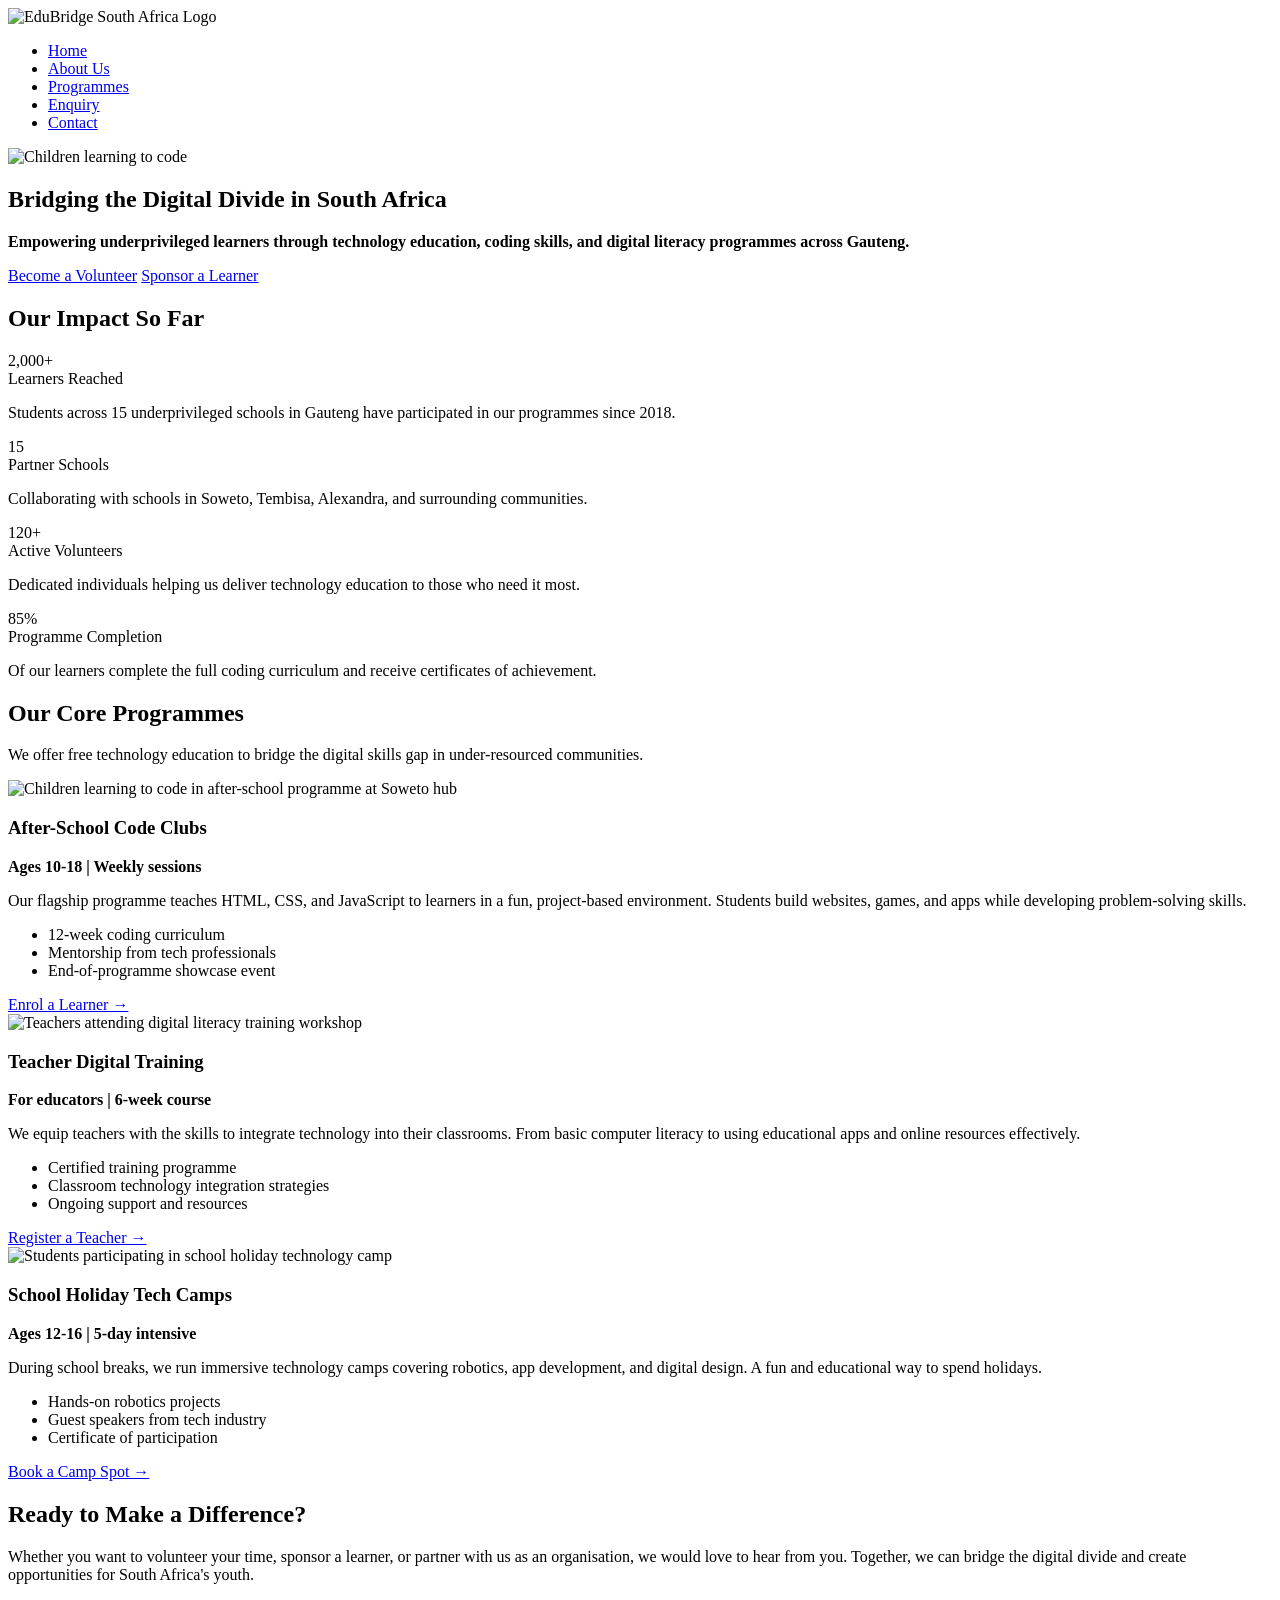
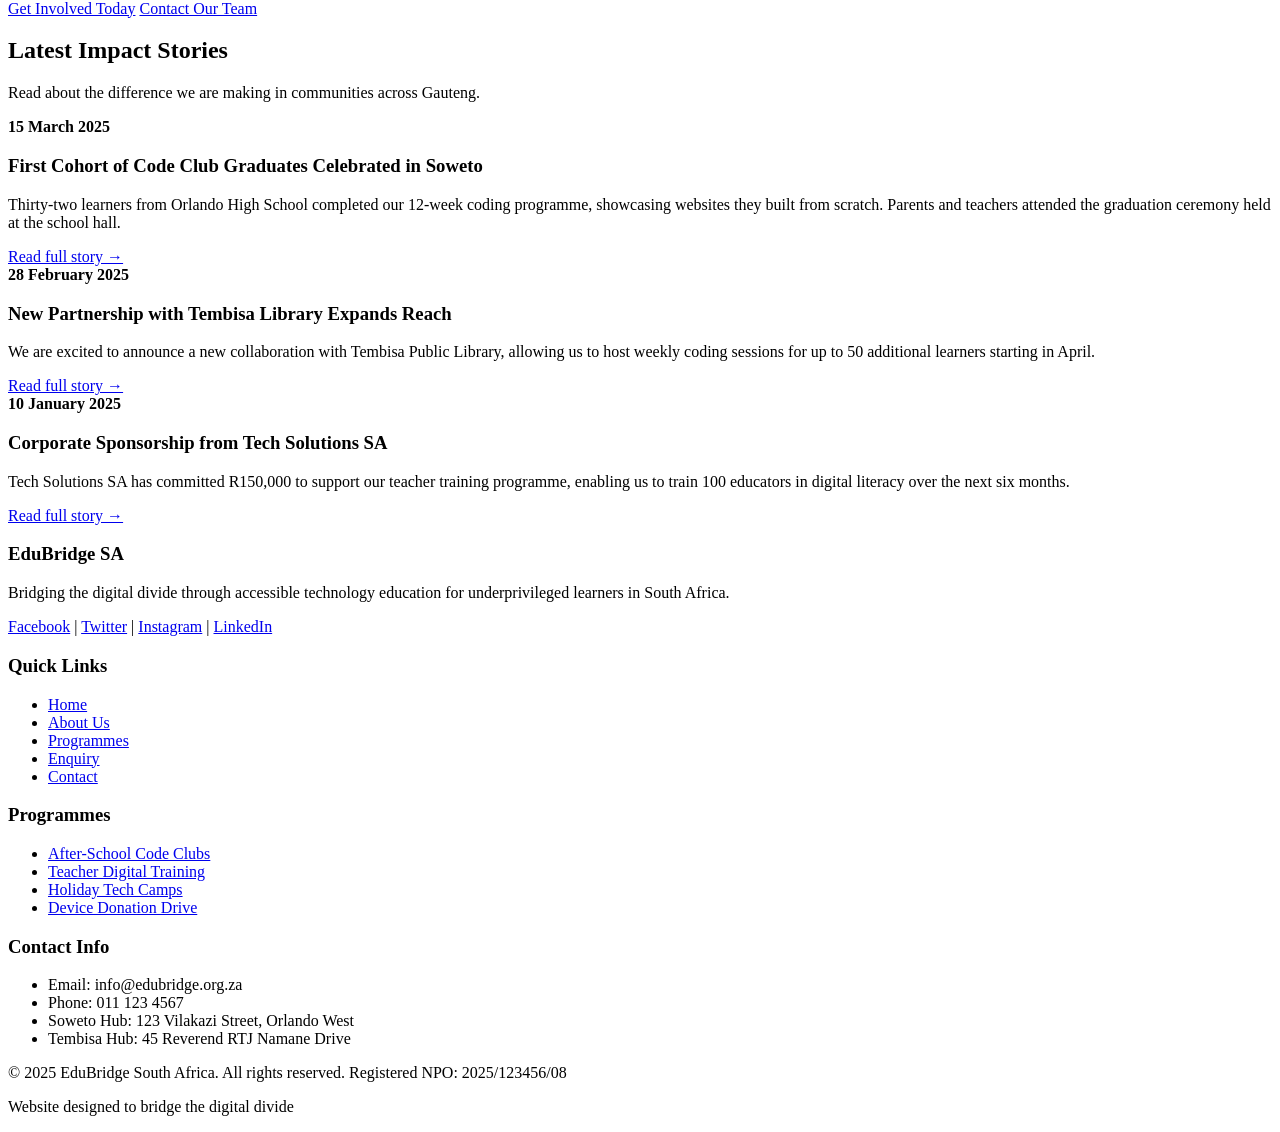
==== index.html @ f630cfdd "Add files via upload" ====
<!DOCTYPE html>
<html lang="en">
<head>
    <meta charset="UTF-8">
    <meta name="viewport" content="width=device-width, initial-scale=1.0">
    <title>EduBridge SA | Bridging the Digital Divide in South Africa</title>
    <meta name="description" content="EduBridge South Africa provides free technology education and digital literacy programmes to underprivileged learners across Gauteng.">
    <meta name="keywords" content="digital literacy South Africa, coding for kids, NGO education">
</head>
<body>
    
    <!-- HEADER SECTION - Contains logo and navigation -->
    
    <header>
        <div class="logo">
            <!-- EduBridge SA logo image -->
            <img src="images/EduBridge logo.png" alt="EduBridge South Africa Logo" width="150">
        </div>
        
        <nav>
            <ul>
                <li><a href="index.html">Home</a></li>
                <li><a href="about.html">About Us</a></li>
                <li><a href="programmes.html">Programmes</a></li>
                <li><a href="enquiry.html">Enquiry</a></li>
                <li><a href="contact.html">Contact</a></li>
            </ul>
        </nav>
    </header>

    <!-- MAIN CONTENT -->
    
    <main>

        <!-- Hero Section -->
        <section>
            <img src="images/Hero .jpg" alt="Children learning to code" width="400">
            <h1>Bridging the Digital Divide in South Africa</h1>
            <p><strong>Empowering underprivileged learners through technology education, coding skills, and digital literacy programmes across Gauteng.</strong></p>
            <a href="enquiry.html">Become a Volunteer</a>
            <a href="enquiry.html">Sponsor a Learner</a>
        </section>

        <!-- Impact Statistics Section -->
        <section>
            <h2>Our Impact So Far</h2>
            
            <div>
                <div>
                    <div>2,000+</div>
                    <div>Learners Reached</div>
                    <p>Students across 15 underprivileged schools in Gauteng have participated in our programmes since 2018.</p>
                </div>
                
                <div>
                    <div>15</div>
                    <div>Partner Schools</div>
                    <p>Collaborating with schools in Soweto, Tembisa, Alexandra, and surrounding communities.</p>
                </div>
                
                <div>
                    <div>120+</div>
                    <div>Active Volunteers</div>
                    <p>Dedicated individuals helping us deliver technology education to those who need it most.</p>
                </div>
                
                <div>
                    <div>85%</div>
                    <div>Programme Completion</div>
                    <p>Of our learners complete the full coding curriculum and receive certificates of achievement.</p>
                </div>
            </div>
        </section>

        <!-- Our Featured Programmes Section -->
        <section>
            <h2>Our Core Programmes</h2>
            <p>We offer free technology education to bridge the digital skills gap in under-resourced communities.</p>
            
            <!-- Programme 1: Code Clubs -->
            <div>
                <img src="images/children learning to code.jpg" alt="Children learning to code in after-school programme at Soweto hub" width="400">
                <h3>After-School Code Clubs</h3>
                <p><strong>Ages 10-18 | Weekly sessions</strong></p>
                <p>Our flagship programme teaches HTML, CSS, and JavaScript to learners in a fun, project-based environment. Students build websites, games, and apps while developing problem-solving skills.</p>
                <ul>
                    <li>12-week coding curriculum</li>
                    <li>Mentorship from tech professionals</li>
                    <li>End-of-programme showcase event</li>
                </ul>
                <a href="enquiry.html">Enrol a Learner →</a>
            </div>
            
            <!-- Programme 2: Teacher Training -->
            <div>
                <img src="images/teachers digital literacy workshop .jpg" alt="Teachers attending digital literacy training workshop" width="400">
                <h3>Teacher Digital Training</h3>
                <p><strong>For educators | 6-week course</strong></p>
                <p>We equip teachers with the skills to integrate technology into their classrooms. From basic computer literacy to using educational apps and online resources effectively.</p>
                <ul>
                    <li>Certified training programme</li>
                    <li>Classroom technology integration strategies</li>
                    <li>Ongoing support and resources</li>
                </ul>
                <a href="enquiry.html">Register a Teacher →</a>
            </div>
            
            <!-- Programme 3: Holiday Camps -->
            <div>
                <img src="images/Students participating at technology camp.jpg" alt="Students participating in school holiday technology camp" width="400">
                <h3>School Holiday Tech Camps</h3>
                <p><strong>Ages 12-16 | 5-day intensive</strong></p>
                <p>During school breaks, we run immersive technology camps covering robotics, app development, and digital design. A fun and educational way to spend holidays.</p>
                <ul>
                    <li>Hands-on robotics projects</li>
                    <li>Guest speakers from tech industry</li>
                    <li>Certificate of participation</li>
                </ul>
                <a href="enquiry.html">Book a Camp Spot →</a>
            </div>
        </section>

        <!-- Call to Action Section -->
        <section>
            <h2>Ready to Make a Difference?</h2>
            <p>Whether you want to volunteer your time, sponsor a learner, or partner with us as an organisation, we would love to hear from you. Together, we can bridge the digital divide and create opportunities for South Africa's youth.</p>
            <a href="enquiry.html">Get Involved Today</a>
            <a href="contact.html">Contact Our Team</a>
        </section>

        <!-- Latest News Section -->
        <section>
            <h2>Latest Impact Stories</h2>
            <p>Read about the difference we are making in communities across Gauteng.</p>
            
            <div>
                <div><strong>15 March 2025</strong></div>
                <h3>First Cohort of Code Club Graduates Celebrated in Soweto</h3>
                <p>Thirty-two learners from Orlando High School completed our 12-week coding programme, showcasing websites they built from scratch. Parents and teachers attended the graduation ceremony held at the school hall.</p>
                <a href="#">Read full story →</a>
            </div>
            
            <div>
                <div><strong>28 February 2025</strong></div>
                <h3>New Partnership with Tembisa Library Expands Reach</h3>
                <p>We are excited to announce a new collaboration with Tembisa Public Library, allowing us to host weekly coding sessions for up to 50 additional learners starting in April.</p>
                <a href="#">Read full story →</a>
            </div>
            
            <div>
                <div><strong>10 January 2025</strong></div>
                <h3>Corporate Sponsorship from Tech Solutions SA</h3>
                <p>Tech Solutions SA has committed R150,000 to support our teacher training programme, enabling us to train 100 educators in digital literacy over the next six months.</p>
                <a href="#">Read full story →</a>
            </div>
        </section>

    </main>

    <!-- FOOTER SECTION - 4 columns of information    -->
    
    <footer>
        <div>
            <h3>EduBridge SA</h3>
            <p>Bridging the digital divide through accessible technology education for underprivileged learners in South Africa.</p>
            <div>
                <a href="#">Facebook</a> |
                <a href="#">Twitter</a> |
                <a href="#">Instagram</a> |
                <a href="#">LinkedIn</a>
            </div>
        </div>
        
        <div>
            <h3>Quick Links</h3>
            <ul>
                <li><a href="index.html">Home</a></li>
                <li><a href="about.html">About Us</a></li>
                <li><a href="programmes.html">Programmes</a></li>
                <li><a href="enquiry.html">Enquiry</a></li>
                <li><a href="contact.html">Contact</a></li>
            </ul>
        </div>
        
        <div>
            <h3>Programmes</h3>
            <ul>
                <li><a href="programmes.html">After-School Code Clubs</a></li>
                <li><a href="programmes.html">Teacher Digital Training</a></li>
                <li><a href="programmes.html">Holiday Tech Camps</a></li>
                <li><a href="programmes.html">Device Donation Drive</a></li>
            </ul>
        </div>
        
        <div>
            <h3>Contact Info</h3>
            <ul>
                <li>Email: info@edubridge.org.za</li>
                <li>Phone: 011 123 4567</li>
                <li>Soweto Hub: 123 Vilakazi Street, Orlando West</li>
                <li>Tembisa Hub: 45 Reverend RTJ Namane Drive</li>
            </ul>
        </div>
        
        <div>
            <p>&copy; 2025 EduBridge South Africa. All rights reserved. Registered NPO: 2025/123456/08</p>
            <p>Website designed to bridge the digital divide</p>
        </div>
    </footer>

</body>
</html>
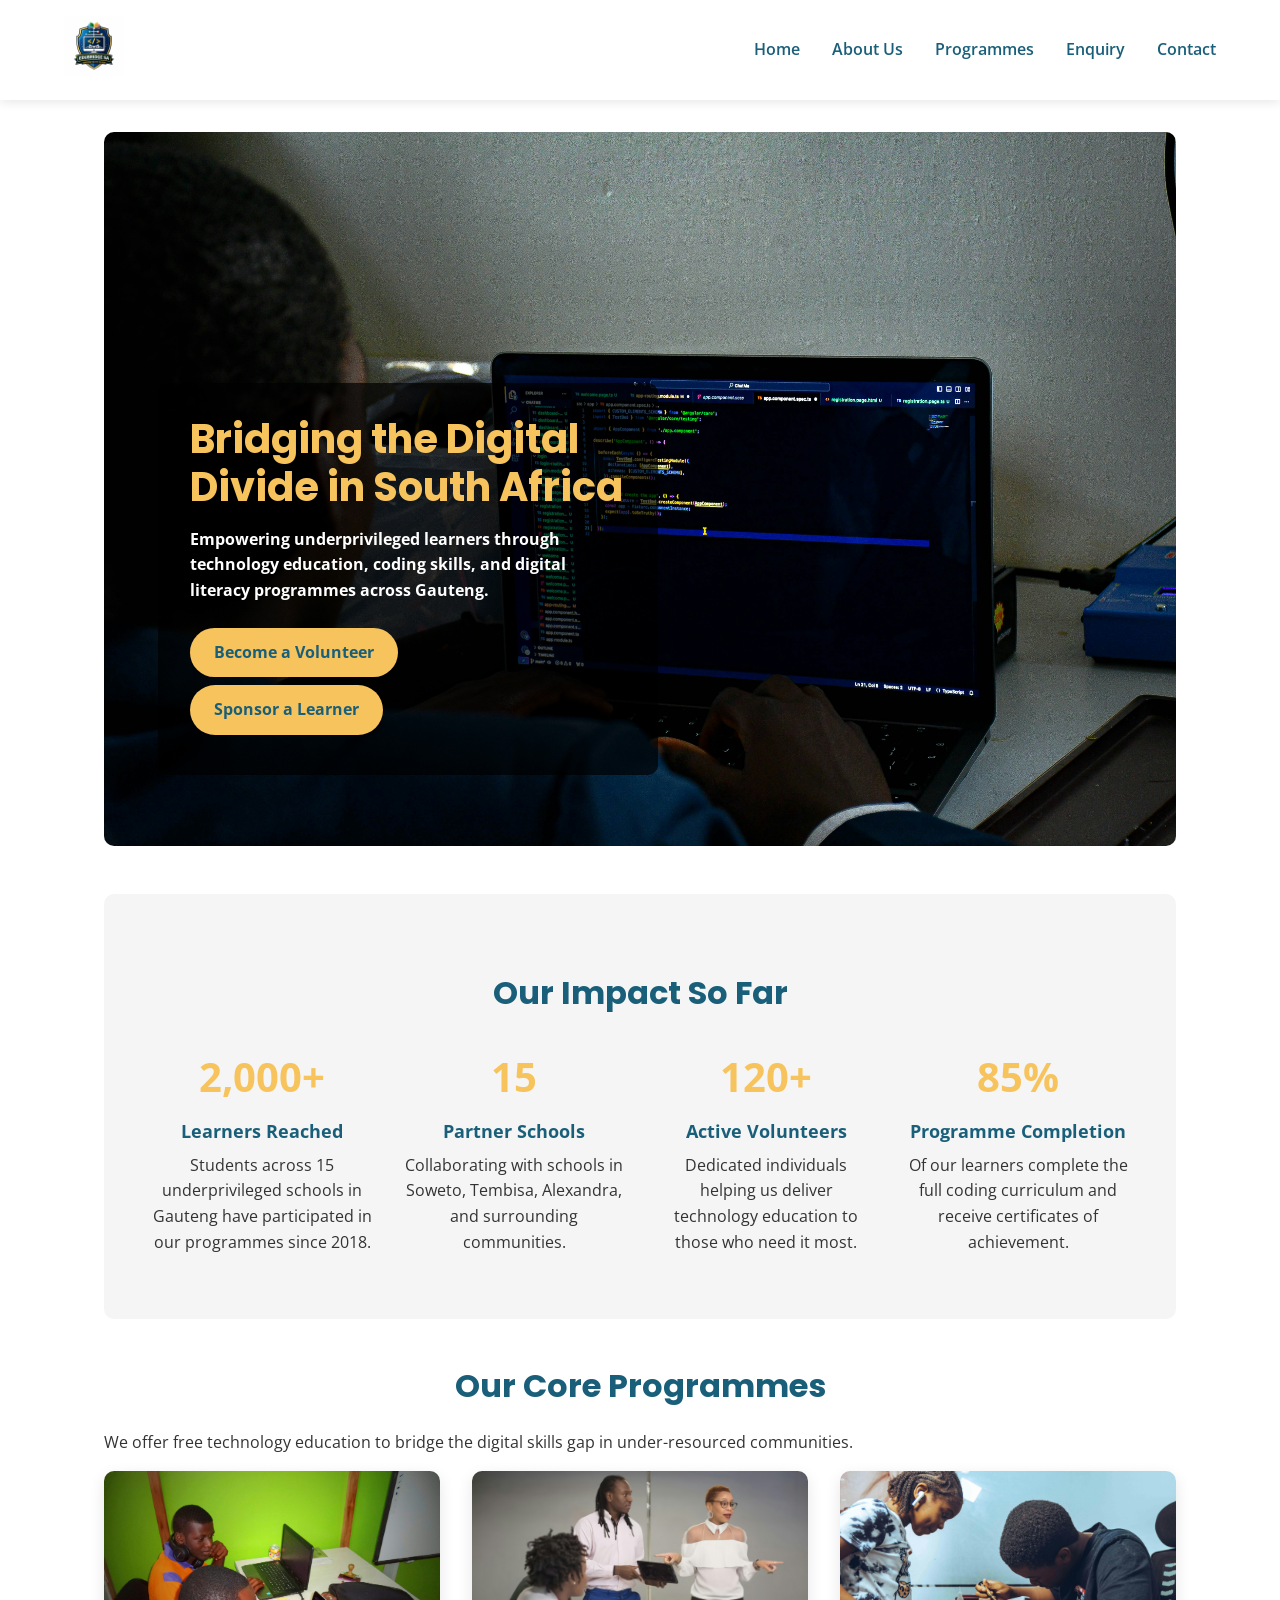
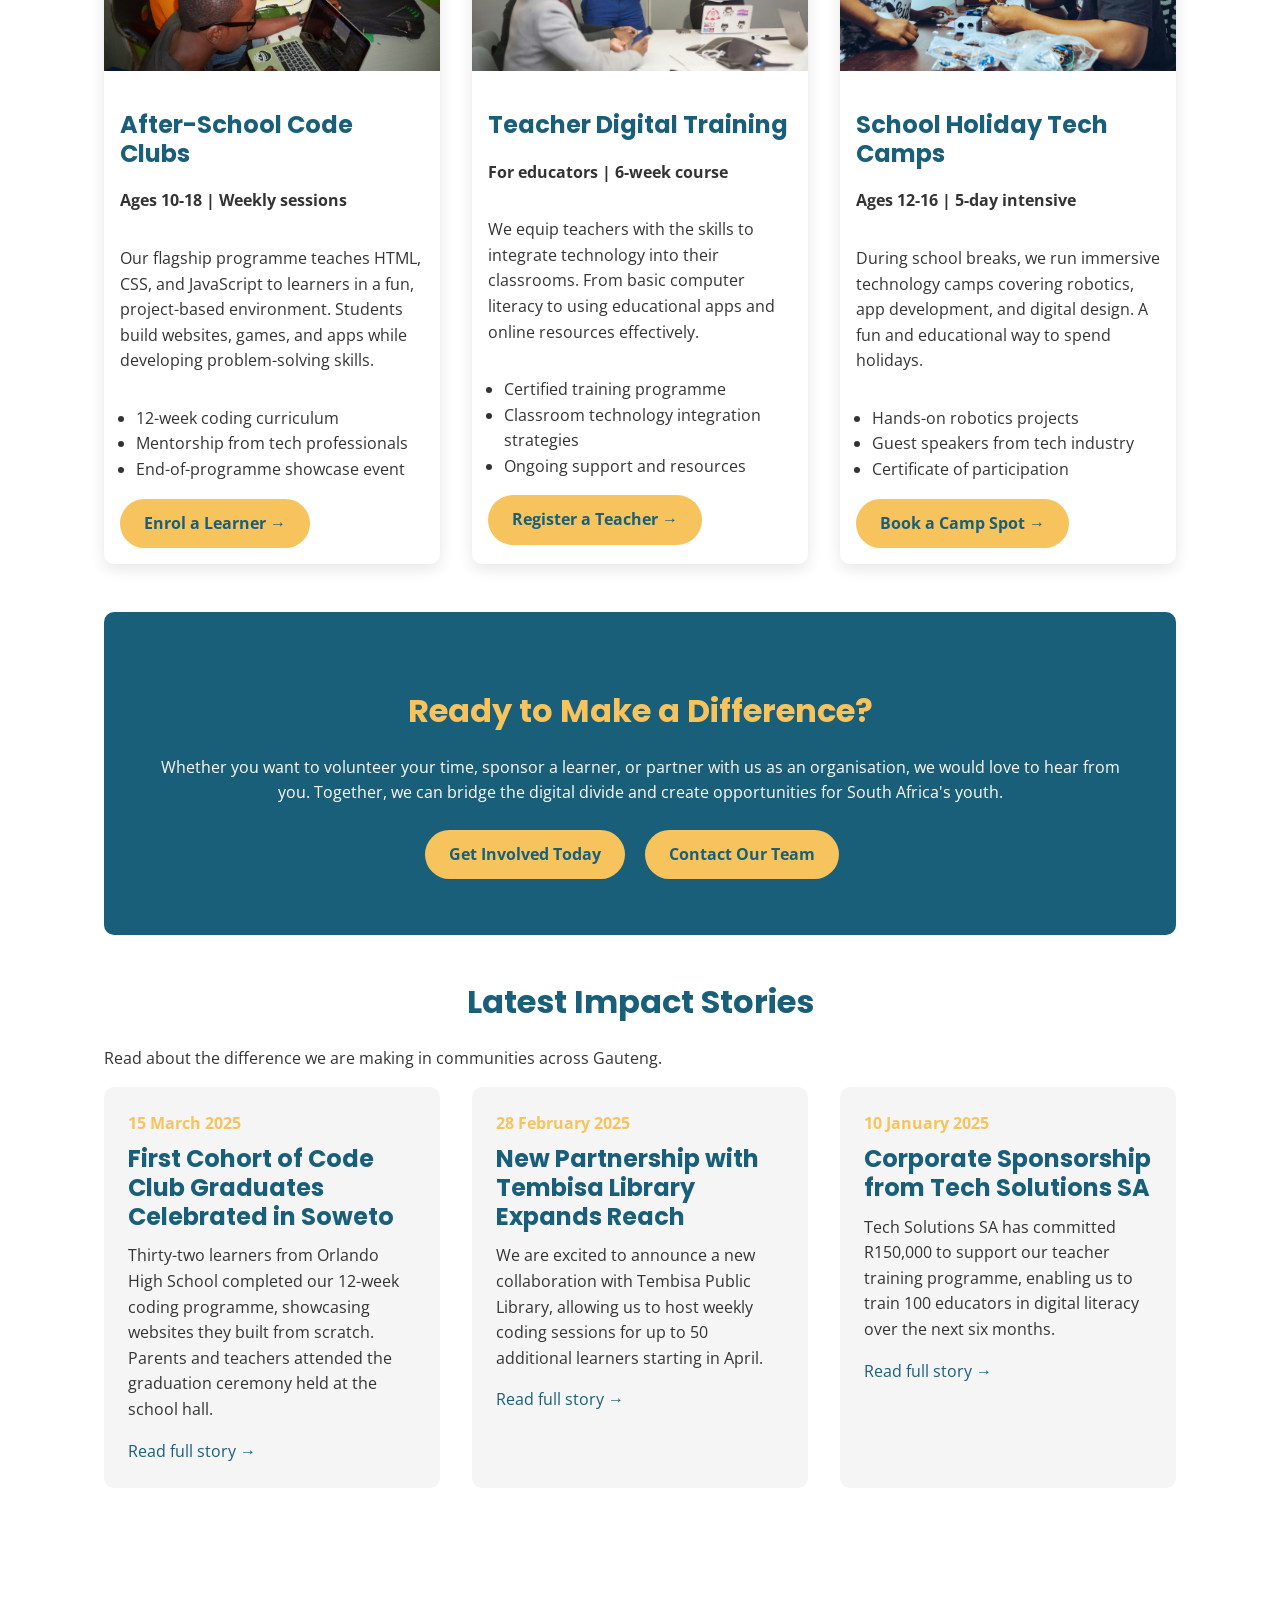
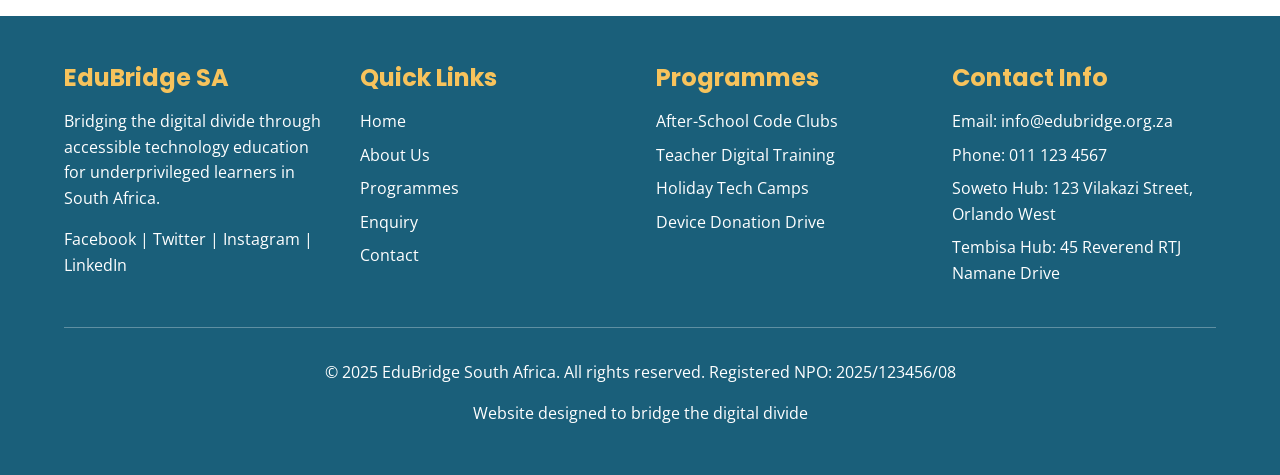
==== commit 350ed33e: "Add files via upload Part 2: Update index.html with CSS link and semantic classes" ====
--- a/index.html
+++ b/index.html
@@ -6,6 +6,12 @@
     <title>EduBridge SA | Bridging the Digital Divide in South Africa</title>
     <meta name="description" content="EduBridge South Africa provides free technology education and digital literacy programmes to underprivileged learners across Gauteng.">
     <meta name="keywords" content="digital literacy South Africa, coding for kids, NGO education">
+    
+    <!-- Google Fonts - Poppins for headings, Open Sans for body text -->
+    <link href="https://fonts.googleapis.com/css2?family=Open+Sans:wght@400;600;700&family=Poppins:wght@400;600;700&display=swap" rel="stylesheet">
+    
+    <!-- External CSS stylesheet -->
+    <link rel="stylesheet" href="css/style.css">
 </head>
 <body>
     
@@ -33,125 +39,131 @@
     <main>
 
         <!-- Hero Section -->
-        <section>
+        <section class="hero">
             <img src="images/Hero .jpg" alt="Children learning to code" width="400">
-            <h1>Bridging the Digital Divide in South Africa</h1>
-            <p><strong>Empowering underprivileged learners through technology education, coding skills, and digital literacy programmes across Gauteng.</strong></p>
-            <a href="enquiry.html">Become a Volunteer</a>
-            <a href="enquiry.html">Sponsor a Learner</a>
+            <div class="hero-text">
+                <h1>Bridging the Digital Divide in South Africa</h1>
+                <p><strong>Empowering underprivileged learners through technology education, coding skills, and digital literacy programmes across Gauteng.</strong></p>
+                <a href="enquiry.html" class="cta-button">Become a Volunteer</a>
+                <a href="enquiry.html" class="cta-button">Sponsor a Learner</a>
+            </div>
         </section>
 
         <!-- Impact Statistics Section -->
-        <section>
+        <section class="impact-stats">
             <h2>Our Impact So Far</h2>
             
-            <div>
-                <div>
-                    <div>2,000+</div>
-                    <div>Learners Reached</div>
+            <div class="stats-container">
+                <div class="stat">
+                    <div class="stat-number">2,000+</div>
+                    <div class="stat-title">Learners Reached</div>
                     <p>Students across 15 underprivileged schools in Gauteng have participated in our programmes since 2018.</p>
                 </div>
                 
-                <div>
-                    <div>15</div>
-                    <div>Partner Schools</div>
+                <div class="stat">
+                    <div class="stat-number">15</div>
+                    <div class="stat-title">Partner Schools</div>
                     <p>Collaborating with schools in Soweto, Tembisa, Alexandra, and surrounding communities.</p>
                 </div>
                 
-                <div>
-                    <div>120+</div>
-                    <div>Active Volunteers</div>
+                <div class="stat">
+                    <div class="stat-number">120+</div>
+                    <div class="stat-title">Active Volunteers</div>
                     <p>Dedicated individuals helping us deliver technology education to those who need it most.</p>
                 </div>
                 
-                <div>
-                    <div>85%</div>
-                    <div>Programme Completion</div>
+                <div class="stat">
+                    <div class="stat-number">85%</div>
+                    <div class="stat-title">Programme Completion</div>
                     <p>Of our learners complete the full coding curriculum and receive certificates of achievement.</p>
                 </div>
             </div>
         </section>
 
         <!-- Our Featured Programmes Section -->
-        <section>
+        <section class="programmes-preview">
             <h2>Our Core Programmes</h2>
             <p>We offer free technology education to bridge the digital skills gap in under-resourced communities.</p>
             
-            <!-- Programme 1: Code Clubs -->
-            <div>
-                <img src="images/children learning to code.jpg" alt="Children learning to code in after-school programme at Soweto hub" width="400">
-                <h3>After-School Code Clubs</h3>
-                <p><strong>Ages 10-18 | Weekly sessions</strong></p>
-                <p>Our flagship programme teaches HTML, CSS, and JavaScript to learners in a fun, project-based environment. Students build websites, games, and apps while developing problem-solving skills.</p>
-                <ul>
-                    <li>12-week coding curriculum</li>
-                    <li>Mentorship from tech professionals</li>
-                    <li>End-of-programme showcase event</li>
-                </ul>
-                <a href="enquiry.html">Enrol a Learner →</a>
-            </div>
-            
-            <!-- Programme 2: Teacher Training -->
-            <div>
-                <img src="images/teachers digital literacy workshop .jpg" alt="Teachers attending digital literacy training workshop" width="400">
-                <h3>Teacher Digital Training</h3>
-                <p><strong>For educators | 6-week course</strong></p>
-                <p>We equip teachers with the skills to integrate technology into their classrooms. From basic computer literacy to using educational apps and online resources effectively.</p>
-                <ul>
-                    <li>Certified training programme</li>
-                    <li>Classroom technology integration strategies</li>
-                    <li>Ongoing support and resources</li>
-                </ul>
-                <a href="enquiry.html">Register a Teacher →</a>
-            </div>
-            
-            <!-- Programme 3: Holiday Camps -->
-            <div>
-                <img src="images/Students participating at technology camp.jpg" alt="Students participating in school holiday technology camp" width="400">
-                <h3>School Holiday Tech Camps</h3>
-                <p><strong>Ages 12-16 | 5-day intensive</strong></p>
-                <p>During school breaks, we run immersive technology camps covering robotics, app development, and digital design. A fun and educational way to spend holidays.</p>
-                <ul>
-                    <li>Hands-on robotics projects</li>
-                    <li>Guest speakers from tech industry</li>
-                    <li>Certificate of participation</li>
-                </ul>
-                <a href="enquiry.html">Book a Camp Spot →</a>
+            <div class="programme-cards">
+                <!-- Programme 1: Code Clubs -->
+                <div class="card">
+                    <img src="images/children learning to code.jpg" alt="Children learning to code in after-school programme at Soweto hub" width="400">
+                    <h3>After-School Code Clubs</h3>
+                    <p><strong>Ages 10-18 | Weekly sessions</strong></p>
+                    <p>Our flagship programme teaches HTML, CSS, and JavaScript to learners in a fun, project-based environment. Students build websites, games, and apps while developing problem-solving skills.</p>
+                    <ul>
+                        <li>12-week coding curriculum</li>
+                        <li>Mentorship from tech professionals</li>
+                        <li>End-of-programme showcase event</li>
+                    </ul>
+                    <a href="enquiry.html" class="cta-button">Enrol a Learner →</a>
+                </div>
+                
+                <!-- Programme 2: Teacher Training -->
+                <div class="card">
+                    <img src="images/teachers digital literacy workshop .jpg" alt="Teachers attending digital literacy training workshop" width="400">
+                    <h3>Teacher Digital Training</h3>
+                    <p><strong>For educators | 6-week course</strong></p>
+                    <p>We equip teachers with the skills to integrate technology into their classrooms. From basic computer literacy to using educational apps and online resources effectively.</p>
+                    <ul>
+                        <li>Certified training programme</li>
+                        <li>Classroom technology integration strategies</li>
+                        <li>Ongoing support and resources</li>
+                    </ul>
+                    <a href="enquiry.html" class="cta-button">Register a Teacher →</a>
+                </div>
+                
+                <!-- Programme 3: Holiday Camps -->
+                <div class="card">
+                    <img src="images/Students participating at technology camp.jpg" alt="Students participating in school holiday technology camp" width="400">
+                    <h3>School Holiday Tech Camps</h3>
+                    <p><strong>Ages 12-16 | 5-day intensive</strong></p>
+                    <p>During school breaks, we run immersive technology camps covering robotics, app development, and digital design. A fun and educational way to spend holidays.</p>
+                    <ul>
+                        <li>Hands-on robotics projects</li>
+                        <li>Guest speakers from tech industry</li>
+                        <li>Certificate of participation</li>
+                    </ul>
+                    <a href="enquiry.html" class="cta-button">Book a Camp Spot →</a>
+                </div>
             </div>
         </section>
 
         <!-- Call to Action Section -->
-        <section>
+        <section class="cta-section">
             <h2>Ready to Make a Difference?</h2>
             <p>Whether you want to volunteer your time, sponsor a learner, or partner with us as an organisation, we would love to hear from you. Together, we can bridge the digital divide and create opportunities for South Africa's youth.</p>
-            <a href="enquiry.html">Get Involved Today</a>
-            <a href="contact.html">Contact Our Team</a>
+            <a href="enquiry.html" class="cta-button">Get Involved Today</a>
+            <a href="contact.html" class="cta-button">Contact Our Team</a>
         </section>
 
         <!-- Latest News Section -->
-        <section>
+        <section class="news-section">
             <h2>Latest Impact Stories</h2>
             <p>Read about the difference we are making in communities across Gauteng.</p>
             
-            <div>
-                <div><strong>15 March 2025</strong></div>
-                <h3>First Cohort of Code Club Graduates Celebrated in Soweto</h3>
-                <p>Thirty-two learners from Orlando High School completed our 12-week coding programme, showcasing websites they built from scratch. Parents and teachers attended the graduation ceremony held at the school hall.</p>
-                <a href="#">Read full story →</a>
-            </div>
-            
-            <div>
-                <div><strong>28 February 2025</strong></div>
-                <h3>New Partnership with Tembisa Library Expands Reach</h3>
-                <p>We are excited to announce a new collaboration with Tembisa Public Library, allowing us to host weekly coding sessions for up to 50 additional learners starting in April.</p>
-                <a href="#">Read full story →</a>
-            </div>
-            
-            <div>
-                <div><strong>10 January 2025</strong></div>
-                <h3>Corporate Sponsorship from Tech Solutions SA</h3>
-                <p>Tech Solutions SA has committed R150,000 to support our teacher training programme, enabling us to train 100 educators in digital literacy over the next six months.</p>
-                <a href="#">Read full story →</a>
+            <div class="news-container">
+                <div class="news-item">
+                    <div class="news-date"><strong>15 March 2025</strong></div>
+                    <h3>First Cohort of Code Club Graduates Celebrated in Soweto</h3>
+                    <p>Thirty-two learners from Orlando High School completed our 12-week coding programme, showcasing websites they built from scratch. Parents and teachers attended the graduation ceremony held at the school hall.</p>
+                    <a href="#">Read full story →</a>
+                </div>
+                
+                <div class="news-item">
+                    <div class="news-date"><strong>28 February 2025</strong></div>
+                    <h3>New Partnership with Tembisa Library Expands Reach</h3>
+                    <p>We are excited to announce a new collaboration with Tembisa Public Library, allowing us to host weekly coding sessions for up to 50 additional learners starting in April.</p>
+                    <a href="#">Read full story →</a>
+                </div>
+                
+                <div class="news-item">
+                    <div class="news-date"><strong>10 January 2025</strong></div>
+                    <h3>Corporate Sponsorship from Tech Solutions SA</h3>
+                    <p>Tech Solutions SA has committed R150,000 to support our teacher training programme, enabling us to train 100 educators in digital literacy over the next six months.</p>
+                    <a href="#">Read full story →</a>
+                </div>
             </div>
         </section>
 
@@ -160,49 +172,51 @@
     <!-- FOOTER SECTION - 4 columns of information    -->
     
     <footer>
-        <div>
-            <h3>EduBridge SA</h3>
-            <p>Bridging the digital divide through accessible technology education for underprivileged learners in South Africa.</p>
-            <div>
-                <a href="#">Facebook</a> |
-                <a href="#">Twitter</a> |
-                <a href="#">Instagram</a> |
-                <a href="#">LinkedIn</a>
+        <div class="footer-content">
+            <div class="footer-about">
+                <h3>EduBridge SA</h3>
+                <p>Bridging the digital divide through accessible technology education for underprivileged learners in South Africa.</p>
+                <div class="social-links">
+                    <a href="#">Facebook</a> |
+                    <a href="#">Twitter</a> |
+                    <a href="#">Instagram</a> |
+                    <a href="#">LinkedIn</a>
+                </div>
+            </div>
+            
+            <div class="footer-links">
+                <h3>Quick Links</h3>
+                <ul>
+                    <li><a href="index.html">Home</a></li>
+                    <li><a href="about.html">About Us</a></li>
+                    <li><a href="programmes.html">Programmes</a></li>
+                    <li><a href="enquiry.html">Enquiry</a></li>
+                    <li><a href="contact.html">Contact</a></li>
+                </ul>
+            </div>
+            
+            <div class="footer-programmes">
+                <h3>Programmes</h3>
+                <ul>
+                    <li><a href="programmes.html">After-School Code Clubs</a></li>
+                    <li><a href="programmes.html">Teacher Digital Training</a></li>
+                    <li><a href="programmes.html">Holiday Tech Camps</a></li>
+                    <li><a href="programmes.html">Device Donation Drive</a></li>
+                </ul>
+            </div>
+            
+            <div class="footer-contact">
+                <h3>Contact Info</h3>
+                <ul>
+                    <li>Email: info@edubridge.org.za</li>
+                    <li>Phone: 011 123 4567</li>
+                    <li>Soweto Hub: 123 Vilakazi Street, Orlando West</li>
+                    <li>Tembisa Hub: 45 Reverend RTJ Namane Drive</li>
+                </ul>
             </div>
         </div>
         
-        <div>
-            <h3>Quick Links</h3>
-            <ul>
-                <li><a href="index.html">Home</a></li>
-                <li><a href="about.html">About Us</a></li>
-                <li><a href="programmes.html">Programmes</a></li>
-                <li><a href="enquiry.html">Enquiry</a></li>
-                <li><a href="contact.html">Contact</a></li>
-            </ul>
-        </div>
-        
-        <div>
-            <h3>Programmes</h3>
-            <ul>
-                <li><a href="programmes.html">After-School Code Clubs</a></li>
-                <li><a href="programmes.html">Teacher Digital Training</a></li>
-                <li><a href="programmes.html">Holiday Tech Camps</a></li>
-                <li><a href="programmes.html">Device Donation Drive</a></li>
-            </ul>
-        </div>
-        
-        <div>
-            <h3>Contact Info</h3>
-            <ul>
-                <li>Email: info@edubridge.org.za</li>
-                <li>Phone: 011 123 4567</li>
-                <li>Soweto Hub: 123 Vilakazi Street, Orlando West</li>
-                <li>Tembisa Hub: 45 Reverend RTJ Namane Drive</li>
-            </ul>
-        </div>
-        
-        <div>
+        <div class="footer-bottom">
             <p>&copy; 2025 EduBridge South Africa. All rights reserved. Registered NPO: 2025/123456/08</p>
             <p>Website designed to bridge the digital divide</p>
         </div>
--- a/css/style.css
+++ b/css/style.css
@@ -0,0 +1,884 @@
+/* CSS RESET & BASE STYLES */
+
+* {
+    margin: 0;
+    padding: 0;
+    box-sizing: border-box;
+}
+
+body {
+    font-family: 'Open Sans', sans-serif;
+    font-size: 16px;
+    line-height: 1.6;
+    color: #333333;
+    background-color: #FFFFFF;
+}
+
+/* TYPOGRAPHY STYLES */
+
+h1, h2, h3, h4, h5, h6 {
+    font-family: 'Poppins', sans-serif;
+    font-weight: 700;
+    line-height: 1.2;
+    margin-bottom: 1rem;
+    color: #1A5F7A;
+}
+
+h1 {
+    font-size: 2.5rem;
+}
+
+h2 {
+    font-size: 2rem;
+    margin-top: 2rem;
+    margin-bottom: 1.5rem;
+}
+
+h3 {
+    font-size: 1.5rem;
+    margin-top: 1rem;
+    margin-bottom: 0.75rem;
+}
+
+p {
+    margin-bottom: 1rem;
+}
+
+a {
+    text-decoration: none;
+    color: #1A5F7A;
+    transition: all 0.3s ease;
+}
+
+a:hover {
+    color: #F7C35C;
+}
+
+/* LAYOUT STRUCTURE FOR DESKTOP* /
+
+/* Header */
+header {
+    background-color: #FFFFFF;
+    padding: 1rem 5%;
+    display: flex;
+    justify-content: space-between;
+    align-items: center;
+    flex-wrap: wrap;
+    box-shadow: 0 2px 10px rgba(0,0,0,0.1);
+    position: sticky;
+    top: 0;
+    z-index: 100;
+}
+
+.logo img {
+    max-height: 60px;
+    width: auto;
+}
+
+/* Navigation Menu */
+nav ul {
+    list-style: none;
+    display: flex;
+    gap: 2rem;
+}
+
+nav ul li a {
+    font-weight: 600;
+    padding: 0.5rem 0;
+}
+
+nav ul li a:hover {
+    color: #F7C35C;
+    border-bottom: 2px solid #F7C35C;
+}
+
+/* Main Content Container */
+main {
+    max-width: 1200px;
+    margin: 0 auto;
+    padding: 2rem 5%;
+}
+
+/* Page Header */
+.page-header {
+    text-align: center;
+    margin-bottom: 2rem;
+}
+
+.breadcrumb {
+    color: #666;
+    font-size: 0.9rem;
+}
+
+.breadcrumb a {
+    color: #1A5F7A;
+}
+
+/* Section Intro */
+.section-intro {
+    text-align: center;
+    max-width: 800px;
+    margin: 0 auto 2rem auto;
+}
+
+/* Hero Section */
+.hero {
+    position: relative;
+    margin-bottom: 3rem;
+    border-radius: 10px;
+    overflow: hidden;
+}
+
+.hero img {
+    width: 100%;
+    height: auto;
+    display: block;
+}
+
+.hero-text {
+    position: absolute;
+    bottom: 10%;
+    left: 5%;
+    background: rgba(0,0,0,0.7);
+    color: white;
+    padding: 2rem;
+    border-radius: 10px;
+    max-width: 500px;
+}
+
+.hero-text h1 {
+    color: #F7C35C;
+    margin-bottom: 1rem;
+}
+
+.hero-text p {
+    color: white;
+    margin-bottom: 1.5rem;
+}
+
+/* Call to Action Button */
+.cta-button {
+    display: inline-block;
+    background-color: #F7C35C;
+    color: #1A5F7A;
+    padding: 0.75rem 1.5rem;
+    border-radius: 50px;
+    font-weight: 700;
+    transition: all 0.3s ease;
+    margin-right: 1rem;
+    margin-bottom: 0.5rem;
+}
+
+.cta-button:hover {
+    background-color: #1A5F7A;
+    color: #F7C35C;
+    transform: scale(1.05);
+}
+
+/* Impact Stats Section */
+.impact-stats {
+    background-color: #F5F5F5;
+    padding: 3rem;
+    border-radius: 10px;
+    margin-bottom: 3rem;
+    text-align: center;
+}
+
+.impact-stats h2 {
+    text-align: center;
+    margin-bottom: 2rem;
+}
+
+.stats-container {
+    display: flex;
+    justify-content: space-around;
+    flex-wrap: wrap;
+    gap: 2rem;
+}
+
+.stat {
+    text-align: center;
+    flex: 1;
+    min-width: 180px;
+}
+
+.stat-number {
+    font-size: 2.5rem;
+    font-weight: 700;
+    color: #F7C35C;
+    margin-bottom: 0.5rem;
+}
+
+.stat-title {
+    font-weight: 700;
+    font-size: 1.1rem;
+    margin-bottom: 0.5rem;
+    color: #1A5F7A;
+}
+
+/* Programme Cards */
+.programmes-preview {
+    margin-bottom: 3rem;
+}
+
+.programmes-preview h2 {
+    text-align: center;
+}
+
+.programme-cards {
+    display: flex;
+    gap: 2rem;
+    flex-wrap: wrap;
+    justify-content: center;
+}
+
+.card {
+    background: white;
+    border-radius: 10px;
+    overflow: hidden;
+    box-shadow: 0 5px 15px rgba(0,0,0,0.1);
+    flex: 1;
+    min-width: 280px;
+    transition: transform 0.3s ease;
+}
+
+.card:hover {
+    transform: translateY(-5px);
+    box-shadow: 0 10px 25px rgba(0,0,0,0.15);
+}
+
+.card img {
+    width: 100%;
+    height: 200px;
+    object-fit: cover;
+}
+
+.card h3 {
+    padding: 1rem 1rem 0.5rem;
+}
+
+.card p {
+    padding: 0 1rem 1rem;
+}
+
+.card ul {
+    padding: 0 1rem 1rem 2rem;
+}
+
+.card .cta-button {
+    margin: 0 1rem 1rem 1rem;
+    display: inline-block;
+}
+
+/* Call to Action Section */
+.cta-section {
+    background-color: #1A5F7A;
+    color: white;
+    padding: 3rem;
+    text-align: center;
+    border-radius: 10px;
+    margin-bottom: 3rem;
+}
+
+.cta-section h2 {
+    color: #F7C35C;
+}
+
+.cta-section p {
+    color: white;
+    margin-bottom: 1.5rem;
+}
+
+.cta-section .cta-button {
+    background-color: #F7C35C;
+    color: #1A5F7A;
+}
+
+.cta-section .cta-button:hover {
+    background-color: white;
+    color: #1A5F7A;
+}
+
+/* News Section */
+.news-section {
+    margin-bottom: 3rem;
+}
+
+.news-section h2 {
+    text-align: center;
+}
+
+.news-container {
+    display: flex;
+    gap: 2rem;
+    flex-wrap: wrap;
+}
+
+.news-item {
+    background: #F5F5F5;
+    padding: 1.5rem;
+    border-radius: 10px;
+    flex: 1;
+    min-width: 250px;
+}
+
+.news-date {
+    color: #F7C35C;
+    margin-bottom: 0.5rem;
+}
+
+.news-item h3 {
+    margin-top: 0;
+}
+
+/* Our Story Section */
+.our-story img {
+    max-width: 100%;
+    height: auto;
+    border-radius: 10px;
+    margin: 1rem 0;
+}
+
+.image-caption {
+    font-size: 0.85rem;
+    color: #666;
+    text-align: center;
+}
+
+/* Mission Vision Section */
+.mission-vision {
+    display: flex;
+    gap: 2rem;
+    flex-wrap: wrap;
+    margin-bottom: 3rem;
+}
+
+.mission, .vision {
+    flex: 1;
+    background: #F5F5F5;
+    padding: 2rem;
+    border-radius: 10px;
+}
+
+/* Values Section */
+.values {
+    margin-bottom: 3rem;
+}
+
+.values-container {
+    display: flex;
+    gap: 1.5rem;
+    flex-wrap: wrap;
+}
+
+.value-item {
+    flex: 1;
+    min-width: 200px;
+    background: white;
+    padding: 1.5rem;
+    border-radius: 10px;
+    box-shadow: 0 2px 8px rgba(0,0,0,0.1);
+}
+
+/* Team Section */
+.team {
+    margin-bottom: 3rem;
+}
+
+.team-container {
+    display: flex;
+    gap: 2rem;
+    flex-wrap: wrap;
+    justify-content: center;
+}
+
+.team-member {
+    flex: 1;
+    min-width: 250px;
+    text-align: center;
+    background: #F5F5F5;
+    padding: 1.5rem;
+    border-radius: 10px;
+}
+
+.team-member img {
+    width: 150px;
+    height: 150px;
+    object-fit: cover;
+    border-radius: 50%;
+    margin-bottom: 1rem;
+}
+
+.team-title {
+    color: #F7C35C;
+    margin-bottom: 1rem;
+}
+
+/* Partners Section */
+.partners {
+    margin-bottom: 3rem;
+}
+
+.partners-list {
+    display: flex;
+    flex-wrap: wrap;
+    gap: 1rem;
+    list-style: none;
+    justify-content: center;
+    margin-bottom: 2rem;
+}
+
+.partners-list li {
+    background: #1A5F7A;
+    color: white;
+    padding: 0.5rem 1rem;
+    border-radius: 50px;
+}
+
+.annual-report {
+    text-align: center;
+    background: #F5F5F5;
+    padding: 2rem;
+    border-radius: 10px;
+}
+
+/* Programme Detail Pages */
+.programmes-intro {
+    text-align: center;
+    margin-bottom: 3rem;
+}
+
+.programme-detail {
+    display: flex;
+    gap: 2rem;
+    flex-wrap: wrap;
+    margin-bottom: 3rem;
+    padding-bottom: 2rem;
+    border-bottom: 1px solid #EEE;
+}
+
+.programme-detail img {
+    width: 400px;
+    max-width: 100%;
+    height: auto;
+    border-radius: 10px;
+}
+
+.programme-info {
+    flex: 1;
+}
+
+.programme-tag {
+    color: #F7C35C;
+    text-transform: uppercase;
+    letter-spacing: 1px;
+}
+
+.reverse {
+    flex-direction: row-reverse;
+}
+
+/* FAQ Section */
+.faq-section {
+    margin-bottom: 3rem;
+}
+
+.faq-container {
+    display: flex;
+    flex-wrap: wrap;
+    gap: 2rem;
+}
+
+.faq-item {
+    flex: 1;
+    min-width: 250px;
+    background: #F5F5F5;
+    padding: 1.5rem;
+    border-radius: 10px;
+}
+
+.faq-item h3 {
+    margin-top: 0;
+    color: #1A5F7A;
+}
+
+/* Form Styles */
+.enquiry-form, .contact-form {
+    background: #F5F5F5;
+    padding: 2rem;
+    border-radius: 10px;
+    margin-bottom: 2rem;
+}
+
+.form-group {
+    margin-bottom: 1.5rem;
+}
+
+.form-group label {
+    display: block;
+    font-weight: 600;
+    margin-bottom: 0.5rem;
+    color: #1A5F7A;
+}
+
+.form-group input,
+.form-group select,
+.form-group textarea {
+    width: 100%;
+    padding: 0.75rem;
+    border: 1px solid #DDD;
+    border-radius: 5px;
+    font-family: 'Open Sans', sans-serif;
+    transition: border 0.3s ease;
+}
+
+.form-group input:focus,
+.form-group select:focus,
+.form-group textarea:focus {
+    outline: none;
+    border-color: #F7C35C;
+    box-shadow: 0 0 5px rgba(247,195,92,0.3);
+}
+
+.submit-btn {
+    background-color: #1A5F7A;
+    color: white;
+    padding: 0.75rem 1.5rem;
+    border: none;
+    border-radius: 50px;
+    font-weight: 700;
+    cursor: pointer;
+    transition: all 0.3s ease;
+}
+
+.submit-btn:hover {
+    background-color: #F7C35C;
+    color: #1A5F7A;
+    transform: scale(1.05);
+}
+
+/* Forms Container (Enquiry Page) */
+.forms-container {
+    display: flex;
+    gap: 2rem;
+    flex-wrap: wrap;
+    margin-bottom: 3rem;
+}
+
+.form-card {
+    flex: 1;
+    min-width: 300px;
+}
+
+.form-header {
+    margin-bottom: 1.5rem;
+}
+
+.form-header h2 {
+    margin-top: 0;
+}
+
+/* Benefits Section (Enquiry Page) */
+.why-involved {
+    margin-bottom: 3rem;
+}
+
+.benefits-container {
+    display: flex;
+    gap: 1.5rem;
+    flex-wrap: wrap;
+}
+
+.benefit {
+    flex: 1;
+    min-width: 200px;
+    background: #F5F5F5;
+    padding: 1.5rem;
+    border-radius: 10px;
+    text-align: center;
+}
+
+.benefit h3 {
+    color: #1A5F7A;
+}
+
+/* Contact Page Styles */
+.contact-info-section {
+    margin-bottom: 3rem;
+}
+
+.contact-methods {
+    display: flex;
+    gap: 2rem;
+    flex-wrap: wrap;
+    justify-content: center;
+}
+
+.contact-method {
+    flex: 1;
+    min-width: 200px;
+    background: #F5F5F5;
+    padding: 1.5rem;
+    border-radius: 10px;
+    text-align: center;
+}
+
+.contact-form-section {
+    margin-bottom: 3rem;
+}
+
+.locations-section {
+    margin-bottom: 3rem;
+}
+
+.locations-container {
+    display: flex;
+    gap: 2rem;
+    flex-wrap: wrap;
+}
+
+.location-card {
+    flex: 1;
+    min-width: 280px;
+    background: #F5F5F5;
+    padding: 1.5rem;
+    border-radius: 10px;
+}
+
+.location-card img {
+    width: 100%;
+    height: auto;
+    border-radius: 10px;
+    margin-top: 1rem;
+}
+
+.map-note {
+    font-size: 0.85rem;
+    color: #666;
+    text-align: center;
+    margin-top: 0.5rem;
+}
+
+.social-section {
+    text-align: center;
+    margin-bottom: 3rem;
+}
+
+/* Footer */
+footer {
+    background-color: #1A5F7A;
+    color: white;
+    padding: 2rem 5%;
+    margin-top: 3rem;
+}
+
+.footer-content {
+    display: flex;
+    justify-content: space-between;
+    flex-wrap: wrap;
+    gap: 2rem;
+    max-width: 1200px;
+    margin: 0 auto;
+}
+
+.footer-content h3 {
+    color: #F7C35C;
+    margin-bottom: 1rem;
+}
+
+.footer-content ul {
+    list-style: none;
+}
+
+.footer-content ul li {
+    margin-bottom: 0.5rem;
+}
+
+.footer-content ul li a {
+    color: white;
+}
+
+.footer-content ul li a:hover {
+    color: #F7C35C;
+}
+
+.footer-about, .footer-links, .footer-programmes, .footer-contact {
+    flex: 1;
+    min-width: 150px;
+}
+
+.social-links a {
+    color: white;
+}
+
+.social-links a:hover {
+    color: #F7C35C;
+}
+
+.footer-bottom {
+    text-align: center;
+    padding-top: 2rem;
+    margin-top: 2rem;
+    border-top: 1px solid rgba(255,255,255,0.3);
+}
+
+/* RESPONSIVE DESIGN */
+
+/* TABLET BREAKPOINT (768px) */
+@media screen and (max-width: 768px) {
+    
+    h1 {
+        font-size: 2rem;
+    }
+    
+    h2 {
+        font-size: 1.5rem;
+    }
+    
+    h3 {
+        font-size: 1.25rem;
+    }
+    
+    header {
+        flex-direction: column;
+        text-align: center;
+    }
+    
+    nav ul {
+        flex-direction: column;
+        gap: 0.5rem;
+        margin-top: 1rem;
+    }
+    
+    .hero-text {
+        position: relative;
+        bottom: auto;
+        left: auto;
+        margin-top: 1rem;
+        background: #1A5F7A;
+        max-width: 100%;
+    }
+    
+    .stats-container {
+        flex-direction: column;
+        gap: 1.5rem;
+    }
+    
+    .programme-cards {
+        flex-direction: column;
+    }
+    
+    .card {
+        min-width: auto;
+    }
+    
+    .mission-vision {
+        flex-direction: column;
+    }
+    
+    .values-container {
+        flex-direction: column;
+    }
+    
+    .team-container {
+        flex-direction: column;
+    }
+    
+    .programme-detail {
+        flex-direction: column;
+    }
+    
+    .programme-detail img {
+        width: 100%;
+    }
+    
+    .reverse {
+        flex-direction: column;
+    }
+    
+    .forms-container {
+        flex-direction: column;
+    }
+    
+    .contact-methods {
+        flex-direction: column;
+    }
+    
+    .locations-container {
+        flex-direction: column;
+    }
+    
+    .footer-content {
+        flex-direction: column;
+        text-align: center;
+    }
+    
+    .footer-content ul {
+        text-align: center;
+    }
+}
+
+/* MOBILE BREAKPOINT (480px) */
+@media screen and (max-width: 480px) {
+    
+    body {
+        font-size: 14px;
+    }
+    
+    h1 {
+        font-size: 1.75rem;
+    }
+    
+    h2 {
+        font-size: 1.35rem;
+    }
+    
+    .hero-text {
+        padding: 1rem;
+    }
+    
+    .impact-stats {
+        padding: 1.5rem;
+    }
+    
+    .cta-section {
+        padding: 1.5rem;
+    }
+    
+    .cta-button {
+        display: block;
+        width: 100%;
+        text-align: center;
+        margin-right: 0;
+    }
+    
+    .submit-btn {
+        display: block;
+        width: 100%;
+        text-align: center;
+    }
+    
+    .enquiry-form, .contact-form {
+        padding: 1rem;
+    }
+    
+    .form-card {
+        min-width: auto;
+    }
+    
+    .benefit {
+        min-width: auto;
+    }
+    
+    .location-card {
+        min-width: auto;
+    }
+    
+    .team-member {
+        min-width: auto;
+    }
+    
+    .value-item {
+        min-width: auto;
+    }
+}
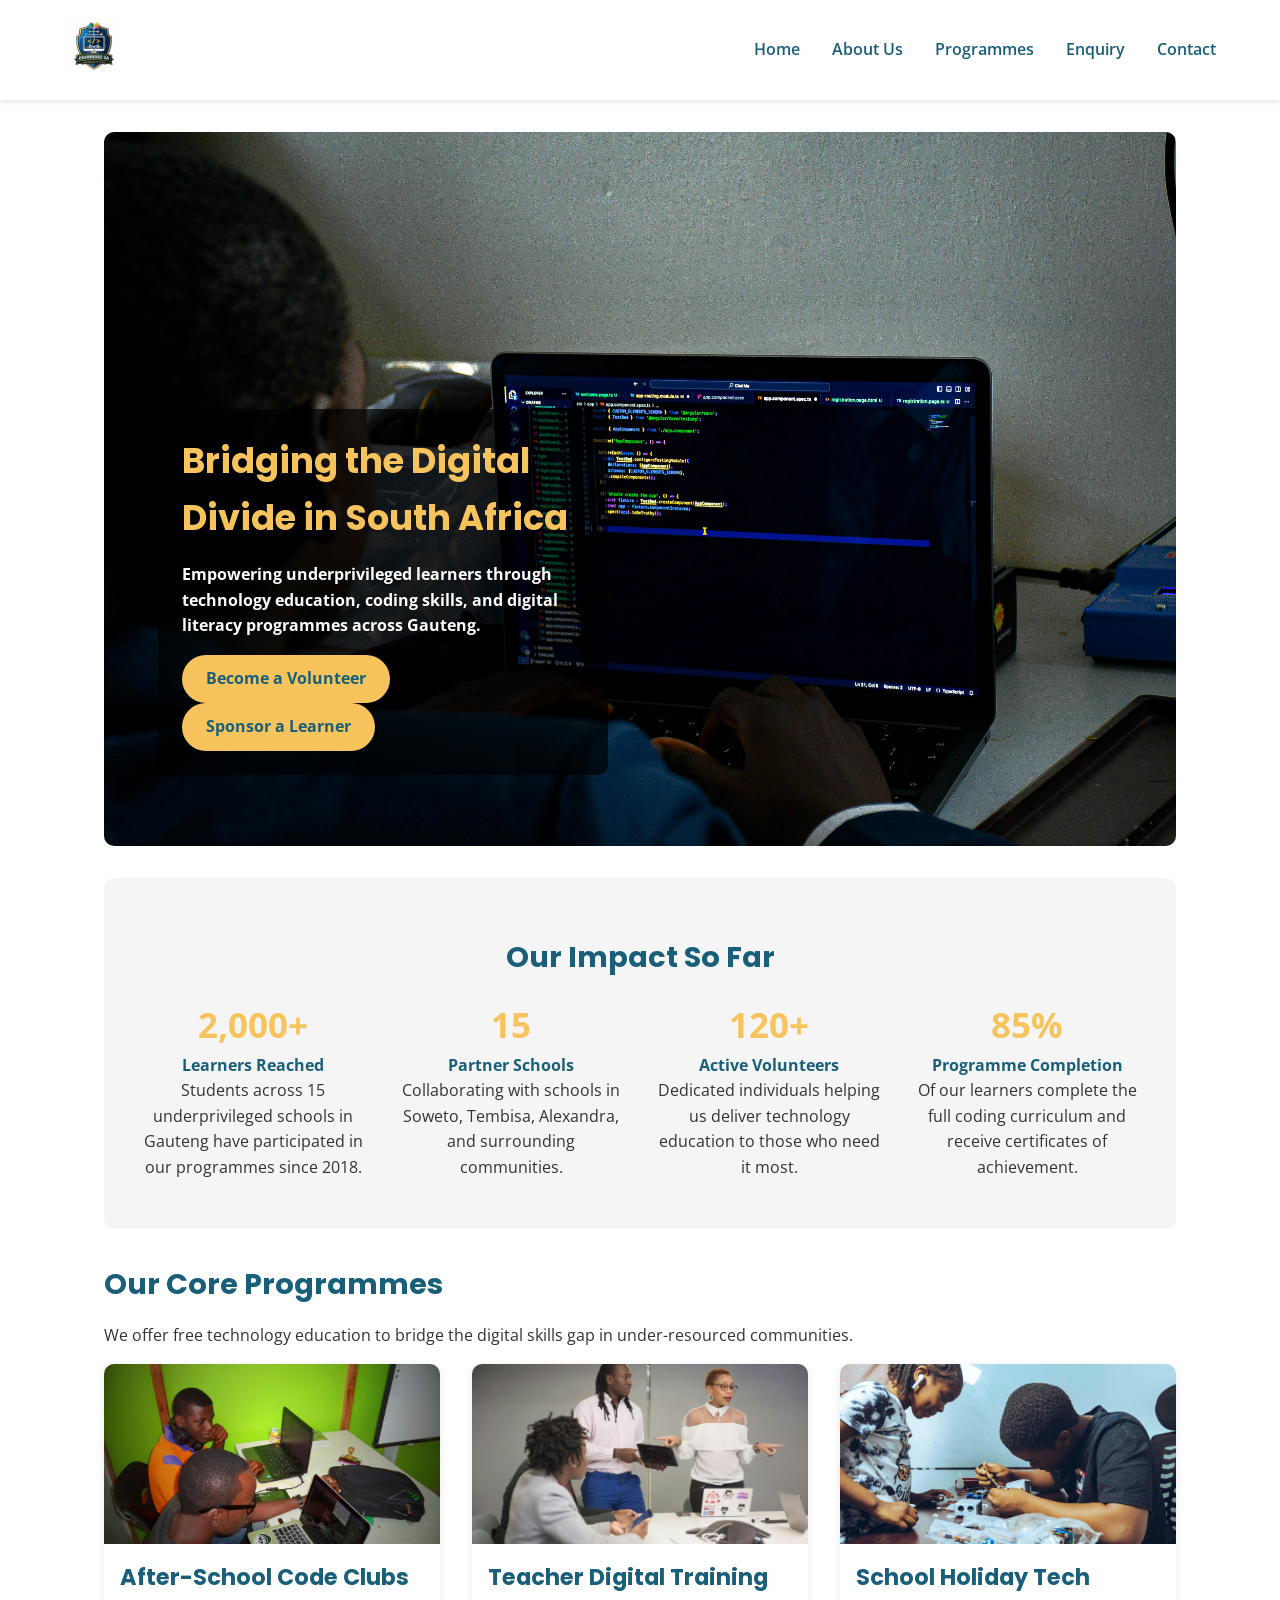
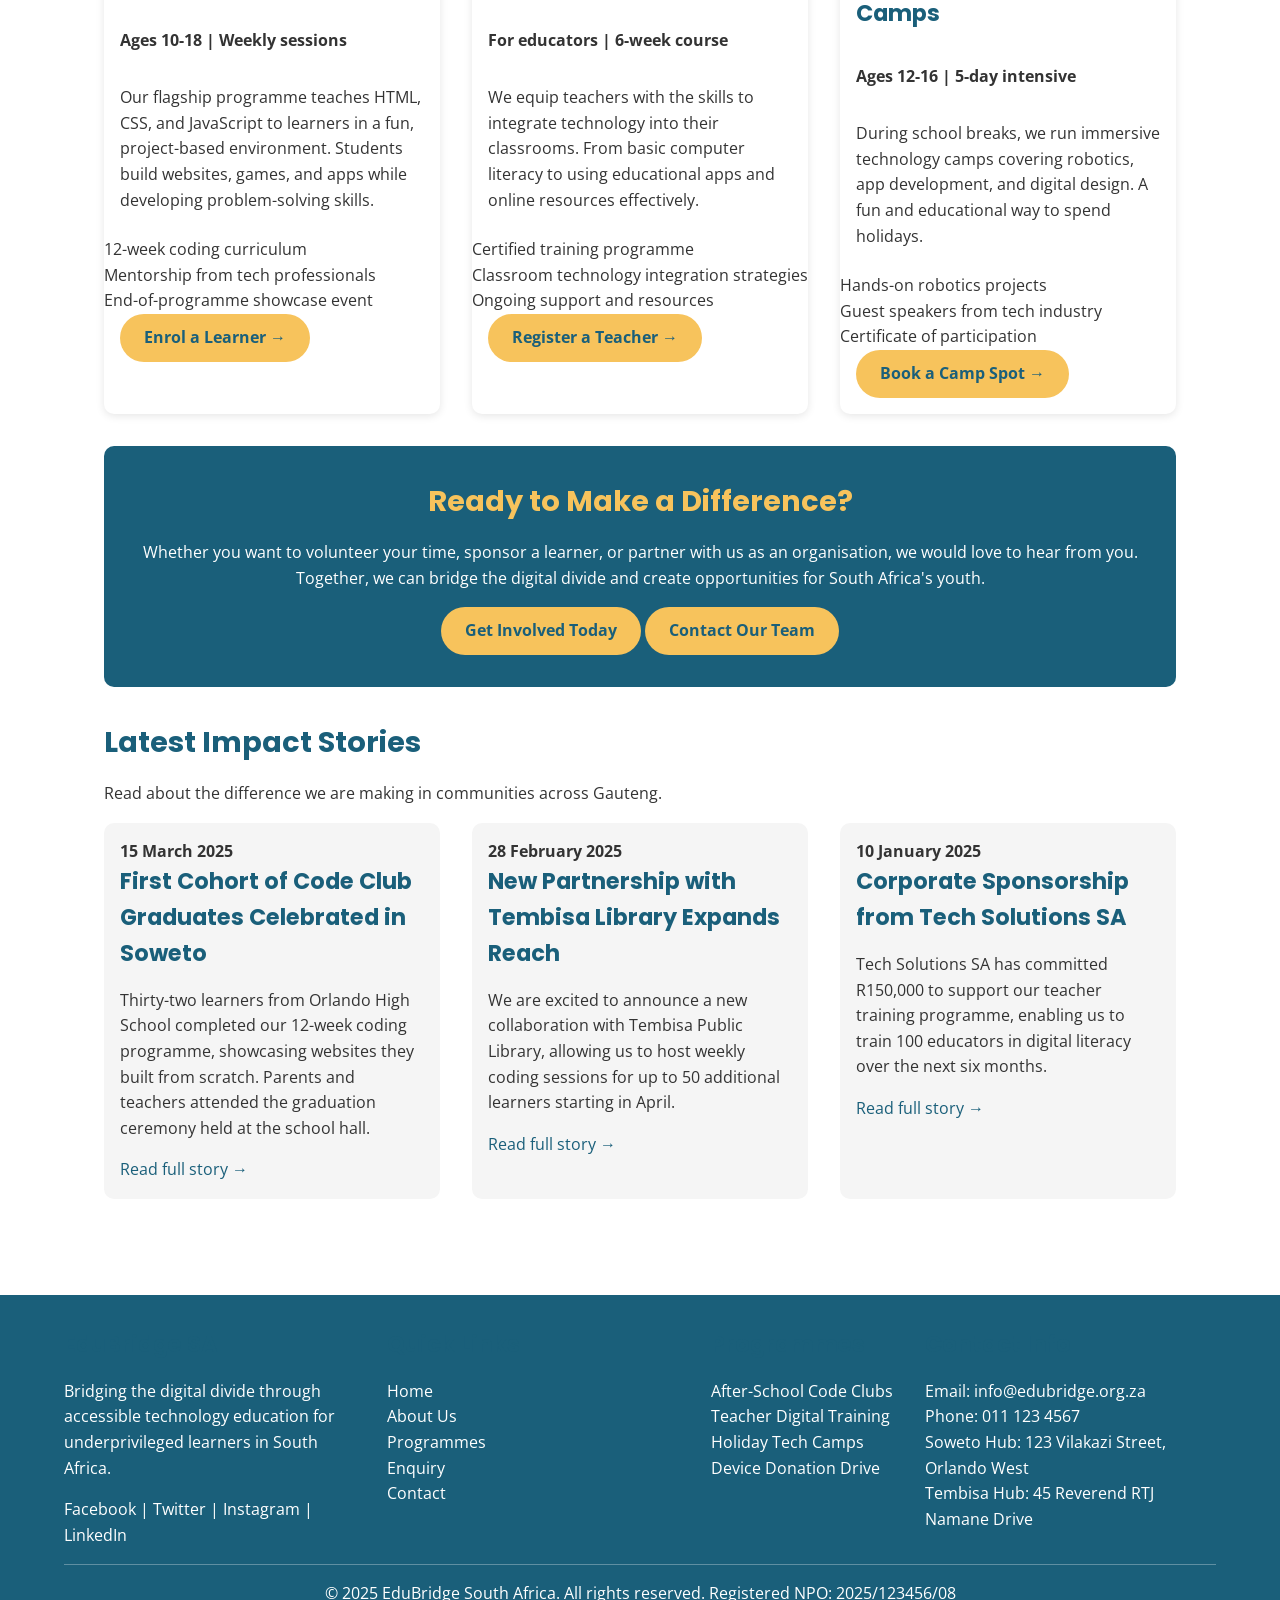
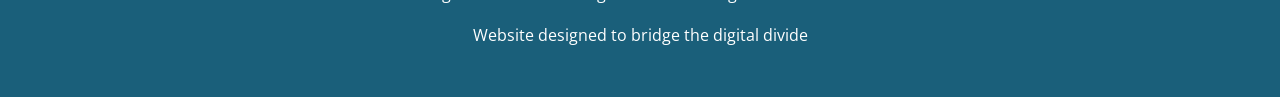
==== commit 1c73557e: "Part 3:  Update all HTML files with SEO meta tags and JavaScript links" ====
--- a/index.html
+++ b/index.html
@@ -4,14 +4,20 @@
     <meta charset="UTF-8">
     <meta name="viewport" content="width=device-width, initial-scale=1.0">
     <title>EduBridge SA | Bridging the Digital Divide in South Africa</title>
-    <meta name="description" content="EduBridge South Africa provides free technology education and digital literacy programmes to underprivileged learners across Gauteng.">
-    <meta name="keywords" content="digital literacy South Africa, coding for kids, NGO education">
+    
+    <!-- SEO Meta Tags -->
+    <meta name="description" content="EduBridge SA bridges the digital divide in South Africa by providing free coding education, teacher training, and technology access to underprivileged learners in Gauteng.">
+    <meta name="keywords" content="digital literacy South Africa, coding for kids, NGO education, EduBridge SA, technology education">
+    <meta name="author" content="EduBridge SA">
     
     <!-- Google Fonts - Poppins for headings, Open Sans for body text -->
     <link href="https://fonts.googleapis.com/css2?family=Open+Sans:wght@400;600;700&family=Poppins:wght@400;600;700&display=swap" rel="stylesheet">
     
     <!-- External CSS stylesheet -->
     <link rel="stylesheet" href="css/style.css">
+    
+    <!-- JavaScript for Part 3 functionality -->
+    <script src="js/main.js" defer></script>
 </head>
 <body>
     
--- a/css/style.css
+++ b/css/style.css
@@ -1,5 +1,3 @@
-/* CSS RESET & BASE STYLES */
-
 * {
     margin: 0;
     padding: 0;
@@ -10,64 +8,42 @@
     font-family: 'Open Sans', sans-serif;
     font-size: 16px;
     line-height: 1.6;
-    color: #333333;
-    background-color: #FFFFFF;
-}
-
-/* TYPOGRAPHY STYLES */
+    color: #333;
+    background: #fff;
+}
 
 h1, h2, h3, h4, h5, h6 {
     font-family: 'Poppins', sans-serif;
     font-weight: 700;
-    line-height: 1.2;
+    color: #1A5F7A;
     margin-bottom: 1rem;
-    color: #1A5F7A;
-}
-
-h1 {
-    font-size: 2.5rem;
-}
-
-h2 {
-    font-size: 2rem;
-    margin-top: 2rem;
-    margin-bottom: 1.5rem;
-}
-
-h3 {
-    font-size: 1.5rem;
-    margin-top: 1rem;
-    margin-bottom: 0.75rem;
-}
-
-p {
-    margin-bottom: 1rem;
-}
+}
+
+h1 { font-size: 2.2rem; }
+h2 { font-size: 1.8rem; margin-top: 1.5rem; }
+h3 { font-size: 1.4rem; }
+
+p { margin-bottom: 1rem; }
 
 a {
     text-decoration: none;
     color: #1A5F7A;
-    transition: all 0.3s ease;
 }
 
 a:hover {
     color: #F7C35C;
 }
 
-/* LAYOUT STRUCTURE FOR DESKTOP* /
-
-/* Header */
 header {
-    background-color: #FFFFFF;
+    background: #fff;
     padding: 1rem 5%;
     display: flex;
     justify-content: space-between;
     align-items: center;
     flex-wrap: wrap;
-    box-shadow: 0 2px 10px rgba(0,0,0,0.1);
+    box-shadow: 0 2px 5px rgba(0,0,0,0.1);
     position: sticky;
     top: 0;
-    z-index: 100;
 }
 
 .logo img {
@@ -75,7 +51,6 @@
     width: auto;
 }
 
-/* Navigation Menu */
 nav ul {
     list-style: none;
     display: flex;
@@ -84,7 +59,6 @@
 
 nav ul li a {
     font-weight: 600;
-    padding: 0.5rem 0;
 }
 
 nav ul li a:hover {
@@ -92,46 +66,21 @@
     border-bottom: 2px solid #F7C35C;
 }
 
-/* Main Content Container */
 main {
     max-width: 1200px;
     margin: 0 auto;
     padding: 2rem 5%;
 }
 
-/* Page Header */
-.page-header {
-    text-align: center;
-    margin-bottom: 2rem;
-}
-
-.breadcrumb {
-    color: #666;
-    font-size: 0.9rem;
-}
-
-.breadcrumb a {
-    color: #1A5F7A;
-}
-
-/* Section Intro */
-.section-intro {
-    text-align: center;
-    max-width: 800px;
-    margin: 0 auto 2rem auto;
-}
-
-/* Hero Section */
 .hero {
     position: relative;
-    margin-bottom: 3rem;
+    margin-bottom: 2rem;
     border-radius: 10px;
     overflow: hidden;
 }
 
 .hero img {
     width: 100%;
-    height: auto;
     display: block;
 }
 
@@ -140,52 +89,40 @@
     bottom: 10%;
     left: 5%;
     background: rgba(0,0,0,0.7);
-    color: white;
-    padding: 2rem;
-    border-radius: 10px;
-    max-width: 500px;
+    padding: 1.5rem;
+    border-radius: 10px;
+    max-width: 450px;
 }
 
 .hero-text h1 {
     color: #F7C35C;
-    margin-bottom: 1rem;
 }
 
 .hero-text p {
     color: white;
-    margin-bottom: 1.5rem;
-}
-
-/* Call to Action Button */
-.cta-button {
+}
+
+.cta-button, .submit-btn {
     display: inline-block;
-    background-color: #F7C35C;
+    background: #F7C35C;
     color: #1A5F7A;
-    padding: 0.75rem 1.5rem;
+    padding: 0.7rem 1.5rem;
     border-radius: 50px;
     font-weight: 700;
-    transition: all 0.3s ease;
-    margin-right: 1rem;
-    margin-bottom: 0.5rem;
-}
-
-.cta-button:hover {
-    background-color: #1A5F7A;
-    color: #F7C35C;
-    transform: scale(1.05);
-}
-
-/* Impact Stats Section */
+    border: none;
+    cursor: pointer;
+}
+
+.cta-button:hover, .submit-btn:hover {
+    background: #1A5F7A;
+    color: #F7C35C;
+}
+
 .impact-stats {
-    background-color: #F5F5F5;
-    padding: 3rem;
-    border-radius: 10px;
-    margin-bottom: 3rem;
+    background: #F5F5F5;
+    padding: 2rem;
+    border-radius: 10px;
     text-align: center;
-}
-
-.impact-stats h2 {
-    text-align: center;
     margin-bottom: 2rem;
 }
 
@@ -193,76 +130,49 @@
     display: flex;
     justify-content: space-around;
     flex-wrap: wrap;
-    gap: 2rem;
+    gap: 1.5rem;
 }
 
 .stat {
-    text-align: center;
-    flex: 1;
-    min-width: 180px;
+    flex: 1;
+    min-width: 120px;
 }
 
 .stat-number {
-    font-size: 2.5rem;
+    font-size: 2.2rem;
     font-weight: 700;
     color: #F7C35C;
-    margin-bottom: 0.5rem;
 }
 
 .stat-title {
     font-weight: 700;
-    font-size: 1.1rem;
-    margin-bottom: 0.5rem;
     color: #1A5F7A;
 }
 
-/* Programme Cards */
-.programmes-preview {
-    margin-bottom: 3rem;
-}
-
-.programmes-preview h2 {
-    text-align: center;
-}
-
 .programme-cards {
     display: flex;
     gap: 2rem;
     flex-wrap: wrap;
-    justify-content: center;
+    margin-bottom: 2rem;
 }
 
 .card {
     background: white;
     border-radius: 10px;
+    box-shadow: 0 2px 8px rgba(0,0,0,0.1);
+    flex: 1;
+    min-width: 250px;
     overflow: hidden;
-    box-shadow: 0 5px 15px rgba(0,0,0,0.1);
-    flex: 1;
-    min-width: 280px;
-    transition: transform 0.3s ease;
-}
-
-.card:hover {
-    transform: translateY(-5px);
-    box-shadow: 0 10px 25px rgba(0,0,0,0.15);
 }
 
 .card img {
     width: 100%;
-    height: 200px;
+    height: 180px;
     object-fit: cover;
 }
 
-.card h3 {
-    padding: 1rem 1rem 0.5rem;
-}
-
-.card p {
-    padding: 0 1rem 1rem;
-}
-
-.card ul {
-    padding: 0 1rem 1rem 2rem;
+.card h3, .card p {
+    padding: 0.5rem 1rem;
 }
 
 .card .cta-button {
@@ -270,189 +180,160 @@
     display: inline-block;
 }
 
-/* Call to Action Section */
 .cta-section {
-    background-color: #1A5F7A;
-    color: white;
-    padding: 3rem;
+    background: #1A5F7A;
+    padding: 2rem;
     text-align: center;
     border-radius: 10px;
-    margin-bottom: 3rem;
+    margin-bottom: 2rem;
 }
 
 .cta-section h2 {
     color: #F7C35C;
+    margin-top: 0;
 }
 
 .cta-section p {
     color: white;
-    margin-bottom: 1.5rem;
 }
 
 .cta-section .cta-button {
-    background-color: #F7C35C;
+    background: #F7C35C;
     color: #1A5F7A;
 }
 
 .cta-section .cta-button:hover {
-    background-color: white;
+    background: white;
+}
+
+.forms-container {
+    display: flex;
+    gap: 2rem;
+    flex-wrap: wrap;
+    margin-bottom: 2rem;
+}
+
+.form-card {
+    flex: 1;
+    background: #F5F5F5;
+    padding: 1.5rem;
+    border-radius: 10px;
+}
+
+.form-group {
+    margin-bottom: 1rem;
+}
+
+.form-group label {
+    display: block;
+    font-weight: 600;
+    margin-bottom: 0.3rem;
     color: #1A5F7A;
 }
 
-/* News Section */
-.news-section {
-    margin-bottom: 3rem;
-}
-
-.news-section h2 {
+.form-group input, .form-group select, .form-group textarea {
+    width: 100%;
+    padding: 0.6rem;
+    border: 1px solid #DDD;
+    border-radius: 5px;
+    font-family: 'Open Sans', sans-serif;
+}
+
+.form-group input:focus, .form-group select:focus, .form-group textarea:focus {
+    border-color: #F7C35C;
+    outline: none;
+}
+
+.locations-container {
+    display: flex;
+    gap: 2rem;
+    flex-wrap: wrap;
+    margin-bottom: 2rem;
+}
+
+.location-card {
+    flex: 1;
+    background: #F5F5F5;
+    padding: 1rem;
+    border-radius: 10px;
+}
+
+.location-card img {
+    width: 100%;
+    border-radius: 10px;
+    margin-top: 0.5rem;
+}
+
+.contact-methods {
+    display: flex;
+    gap: 2rem;
+    flex-wrap: wrap;
+    margin-bottom: 2rem;
+}
+
+.contact-method {
+    flex: 1;
+    background: #F5F5F5;
+    padding: 1rem;
+    border-radius: 10px;
     text-align: center;
 }
 
-.news-container {
-    display: flex;
-    gap: 2rem;
-    flex-wrap: wrap;
-}
-
-.news-item {
+.mission-vision {
+    display: flex;
+    gap: 2rem;
+    flex-wrap: wrap;
+    margin-bottom: 2rem;
+}
+
+.mission, .vision {
+    flex: 1;
     background: #F5F5F5;
     padding: 1.5rem;
     border-radius: 10px;
-    flex: 1;
-    min-width: 250px;
-}
-
-.news-date {
-    color: #F7C35C;
-    margin-bottom: 0.5rem;
-}
-
-.news-item h3 {
-    margin-top: 0;
-}
-
-/* Our Story Section */
-.our-story img {
-    max-width: 100%;
-    height: auto;
-    border-radius: 10px;
-    margin: 1rem 0;
-}
-
-.image-caption {
-    font-size: 0.85rem;
-    color: #666;
+}
+
+.values-container {
+    display: flex;
+    gap: 1.5rem;
+    flex-wrap: wrap;
+    margin-bottom: 2rem;
+}
+
+.value-item {
+    flex: 1;
+    background: #F5F5F5;
+    padding: 1rem;
+    border-radius: 10px;
+}
+
+.team-container {
+    display: flex;
+    gap: 2rem;
+    flex-wrap: wrap;
+    margin-bottom: 2rem;
+}
+
+.team-member {
+    flex: 1;
     text-align: center;
-}
-
-/* Mission Vision Section */
-.mission-vision {
-    display: flex;
-    gap: 2rem;
-    flex-wrap: wrap;
-    margin-bottom: 3rem;
-}
-
-.mission, .vision {
-    flex: 1;
-    background: #F5F5F5;
-    padding: 2rem;
-    border-radius: 10px;
-}
-
-/* Values Section */
-.values {
-    margin-bottom: 3rem;
-}
-
-.values-container {
-    display: flex;
-    gap: 1.5rem;
-    flex-wrap: wrap;
-}
-
-.value-item {
-    flex: 1;
-    min-width: 200px;
-    background: white;
-    padding: 1.5rem;
-    border-radius: 10px;
-    box-shadow: 0 2px 8px rgba(0,0,0,0.1);
-}
-
-/* Team Section */
-.team {
-    margin-bottom: 3rem;
-}
-
-.team-container {
-    display: flex;
-    gap: 2rem;
-    flex-wrap: wrap;
-    justify-content: center;
-}
-
-.team-member {
-    flex: 1;
-    min-width: 250px;
-    text-align: center;
-    background: #F5F5F5;
-    padding: 1.5rem;
+    background: #F5F5F5;
+    padding: 1rem;
     border-radius: 10px;
 }
 
 .team-member img {
-    width: 150px;
-    height: 150px;
+    width: 120px;
+    height: 120px;
     object-fit: cover;
     border-radius: 50%;
-    margin-bottom: 1rem;
-}
-
-.team-title {
-    color: #F7C35C;
-    margin-bottom: 1rem;
-}
-
-/* Partners Section */
-.partners {
-    margin-bottom: 3rem;
-}
-
-.partners-list {
-    display: flex;
-    flex-wrap: wrap;
-    gap: 1rem;
-    list-style: none;
-    justify-content: center;
-    margin-bottom: 2rem;
-}
-
-.partners-list li {
-    background: #1A5F7A;
-    color: white;
-    padding: 0.5rem 1rem;
-    border-radius: 50px;
-}
-
-.annual-report {
-    text-align: center;
-    background: #F5F5F5;
-    padding: 2rem;
-    border-radius: 10px;
-}
-
-/* Programme Detail Pages */
-.programmes-intro {
-    text-align: center;
-    margin-bottom: 3rem;
 }
 
 .programme-detail {
     display: flex;
     gap: 2rem;
     flex-wrap: wrap;
-    margin-bottom: 3rem;
+    margin-bottom: 2rem;
     padding-bottom: 2rem;
     border-bottom: 1px solid #EEE;
 }
@@ -460,216 +341,65 @@
 .programme-detail img {
     width: 400px;
     max-width: 100%;
-    height: auto;
     border-radius: 10px;
 }
 
 .programme-info {
     flex: 1;
-}
-
-.programme-tag {
-    color: #F7C35C;
-    text-transform: uppercase;
-    letter-spacing: 1px;
 }
 
 .reverse {
     flex-direction: row-reverse;
 }
 
-/* FAQ Section */
-.faq-section {
-    margin-bottom: 3rem;
+.news-container {
+    display: flex;
+    gap: 2rem;
+    flex-wrap: wrap;
+    margin-bottom: 2rem;
+}
+
+.news-item {
+    flex: 1;
+    background: #F5F5F5;
+    padding: 1rem;
+    border-radius: 10px;
 }
 
 .faq-container {
     display: flex;
-    flex-wrap: wrap;
-    gap: 2rem;
+    gap: 2rem;
+    flex-wrap: wrap;
+    margin-bottom: 2rem;
 }
 
 .faq-item {
     flex: 1;
-    min-width: 250px;
-    background: #F5F5F5;
-    padding: 1.5rem;
-    border-radius: 10px;
-}
-
-.faq-item h3 {
-    margin-top: 0;
-    color: #1A5F7A;
-}
-
-/* Form Styles */
-.enquiry-form, .contact-form {
-    background: #F5F5F5;
-    padding: 2rem;
-    border-radius: 10px;
-    margin-bottom: 2rem;
-}
-
-.form-group {
-    margin-bottom: 1.5rem;
-}
-
-.form-group label {
-    display: block;
-    font-weight: 600;
-    margin-bottom: 0.5rem;
-    color: #1A5F7A;
-}
-
-.form-group input,
-.form-group select,
-.form-group textarea {
-    width: 100%;
-    padding: 0.75rem;
-    border: 1px solid #DDD;
-    border-radius: 5px;
-    font-family: 'Open Sans', sans-serif;
-    transition: border 0.3s ease;
-}
-
-.form-group input:focus,
-.form-group select:focus,
-.form-group textarea:focus {
-    outline: none;
-    border-color: #F7C35C;
-    box-shadow: 0 0 5px rgba(247,195,92,0.3);
-}
-
-.submit-btn {
-    background-color: #1A5F7A;
-    color: white;
-    padding: 0.75rem 1.5rem;
-    border: none;
-    border-radius: 50px;
-    font-weight: 700;
-    cursor: pointer;
-    transition: all 0.3s ease;
-}
-
-.submit-btn:hover {
-    background-color: #F7C35C;
-    color: #1A5F7A;
-    transform: scale(1.05);
-}
-
-/* Forms Container (Enquiry Page) */
-.forms-container {
-    display: flex;
-    gap: 2rem;
-    flex-wrap: wrap;
-    margin-bottom: 3rem;
-}
-
-.form-card {
-    flex: 1;
-    min-width: 300px;
-}
-
-.form-header {
-    margin-bottom: 1.5rem;
-}
-
-.form-header h2 {
-    margin-top: 0;
-}
-
-/* Benefits Section (Enquiry Page) */
-.why-involved {
-    margin-bottom: 3rem;
+    background: #F5F5F5;
+    padding: 1rem;
+    border-radius: 10px;
 }
 
 .benefits-container {
     display: flex;
     gap: 1.5rem;
     flex-wrap: wrap;
+    margin-bottom: 2rem;
 }
 
 .benefit {
     flex: 1;
-    min-width: 200px;
-    background: #F5F5F5;
-    padding: 1.5rem;
+    background: #F5F5F5;
+    padding: 1rem;
     border-radius: 10px;
     text-align: center;
 }
 
-.benefit h3 {
-    color: #1A5F7A;
-}
-
-/* Contact Page Styles */
-.contact-info-section {
-    margin-bottom: 3rem;
-}
-
-.contact-methods {
-    display: flex;
-    gap: 2rem;
-    flex-wrap: wrap;
-    justify-content: center;
-}
-
-.contact-method {
-    flex: 1;
-    min-width: 200px;
-    background: #F5F5F5;
-    padding: 1.5rem;
-    border-radius: 10px;
-    text-align: center;
-}
-
-.contact-form-section {
-    margin-bottom: 3rem;
-}
-
-.locations-section {
-    margin-bottom: 3rem;
-}
-
-.locations-container {
-    display: flex;
-    gap: 2rem;
-    flex-wrap: wrap;
-}
-
-.location-card {
-    flex: 1;
-    min-width: 280px;
-    background: #F5F5F5;
-    padding: 1.5rem;
-    border-radius: 10px;
-}
-
-.location-card img {
-    width: 100%;
-    height: auto;
-    border-radius: 10px;
-    margin-top: 1rem;
-}
-
-.map-note {
-    font-size: 0.85rem;
-    color: #666;
-    text-align: center;
-    margin-top: 0.5rem;
-}
-
-.social-section {
-    text-align: center;
-    margin-bottom: 3rem;
-}
-
-/* Footer */
 footer {
-    background-color: #1A5F7A;
+    background: #1A5F7A;
     color: white;
     padding: 2rem 5%;
-    margin-top: 3rem;
+    margin-top: 2rem;
 }
 
 .footer-content {
@@ -681,64 +411,35 @@
     margin: 0 auto;
 }
 
-.footer-content h3 {
-    color: #F7C35C;
-    margin-bottom: 1rem;
+.footer-content h4 {
+    color: #F7C35C;
 }
 
 .footer-content ul {
     list-style: none;
 }
 
-.footer-content ul li {
-    margin-bottom: 0.5rem;
-}
-
-.footer-content ul li a {
+.footer-content a {
     color: white;
 }
 
-.footer-content ul li a:hover {
-    color: #F7C35C;
-}
-
-.footer-about, .footer-links, .footer-programmes, .footer-contact {
+.footer-content a:hover {
+    color: #F7C35C;
+}
+
+.footer-about, .footer-links, .footer-contact {
     flex: 1;
     min-width: 150px;
-}
-
-.social-links a {
-    color: white;
-}
-
-.social-links a:hover {
-    color: #F7C35C;
 }
 
 .footer-bottom {
     text-align: center;
-    padding-top: 2rem;
-    margin-top: 2rem;
+    padding-top: 1rem;
+    margin-top: 1rem;
     border-top: 1px solid rgba(255,255,255,0.3);
 }
 
-/* RESPONSIVE DESIGN */
-
-/* TABLET BREAKPOINT (768px) */
 @media screen and (max-width: 768px) {
-    
-    h1 {
-        font-size: 2rem;
-    }
-    
-    h2 {
-        font-size: 1.5rem;
-    }
-    
-    h3 {
-        font-size: 1.25rem;
-    }
-    
     header {
         flex-direction: column;
         text-align: center;
@@ -747,7 +448,7 @@
     nav ul {
         flex-direction: column;
         gap: 0.5rem;
-        margin-top: 1rem;
+        margin-top: 0.5rem;
     }
     
     .hero-text {
@@ -759,126 +460,47 @@
         max-width: 100%;
     }
     
-    .stats-container {
+    .stats-container, .programme-cards, .forms-container,
+    .locations-container, .contact-methods, .mission-vision,
+    .values-container, .team-container, .news-container,
+    .faq-container, .benefits-container, .footer-content {
         flex-direction: column;
-        gap: 1.5rem;
-    }
-    
-    .programme-cards {
-        flex-direction: column;
-    }
-    
-    .card {
-        min-width: auto;
-    }
-    
-    .mission-vision {
-        flex-direction: column;
-    }
-    
-    .values-container {
-        flex-direction: column;
-    }
-    
-    .team-container {
-        flex-direction: column;
-    }
-    
-    .programme-detail {
+    }
+    
+    .programme-detail, .reverse {
         flex-direction: column;
     }
     
     .programme-detail img {
         width: 100%;
     }
-    
-    .reverse {
-        flex-direction: column;
-    }
-    
-    .forms-container {
-        flex-direction: column;
-    }
-    
-    .contact-methods {
-        flex-direction: column;
-    }
-    
-    .locations-container {
-        flex-direction: column;
-    }
-    
-    .footer-content {
-        flex-direction: column;
-        text-align: center;
-    }
-    
-    .footer-content ul {
-        text-align: center;
-    }
-}
-
-/* MOBILE BREAKPOINT (480px) */
+}
+
 @media screen and (max-width: 480px) {
-    
     body {
         font-size: 14px;
     }
     
-    h1 {
-        font-size: 1.75rem;
-    }
-    
-    h2 {
-        font-size: 1.35rem;
-    }
+    h1 { font-size: 1.6rem; }
+    h2 { font-size: 1.4rem; }
     
     .hero-text {
         padding: 1rem;
     }
     
-    .impact-stats {
-        padding: 1.5rem;
-    }
-    
-    .cta-section {
-        padding: 1.5rem;
-    }
-    
-    .cta-button {
+    .impact-stats, .cta-section {
+        padding: 1rem;
+    }
+    
+    .cta-button, .submit-btn {
         display: block;
         width: 100%;
         text-align: center;
         margin-right: 0;
     }
     
-    .submit-btn {
-        display: block;
-        width: 100%;
-        text-align: center;
-    }
-    
-    .enquiry-form, .contact-form {
-        padding: 1rem;
-    }
-    
-    .form-card {
+    .card, .form-card, .location-card, .contact-method,
+    .team-member, .value-item, .news-item, .faq-item, .benefit {
         min-width: auto;
     }
-    
-    .benefit {
-        min-width: auto;
-    }
-    
-    .location-card {
-        min-width: auto;
-    }
-    
-    .team-member {
-        min-width: auto;
-    }
-    
-    .value-item {
-        min-width: auto;
-    }
 }
